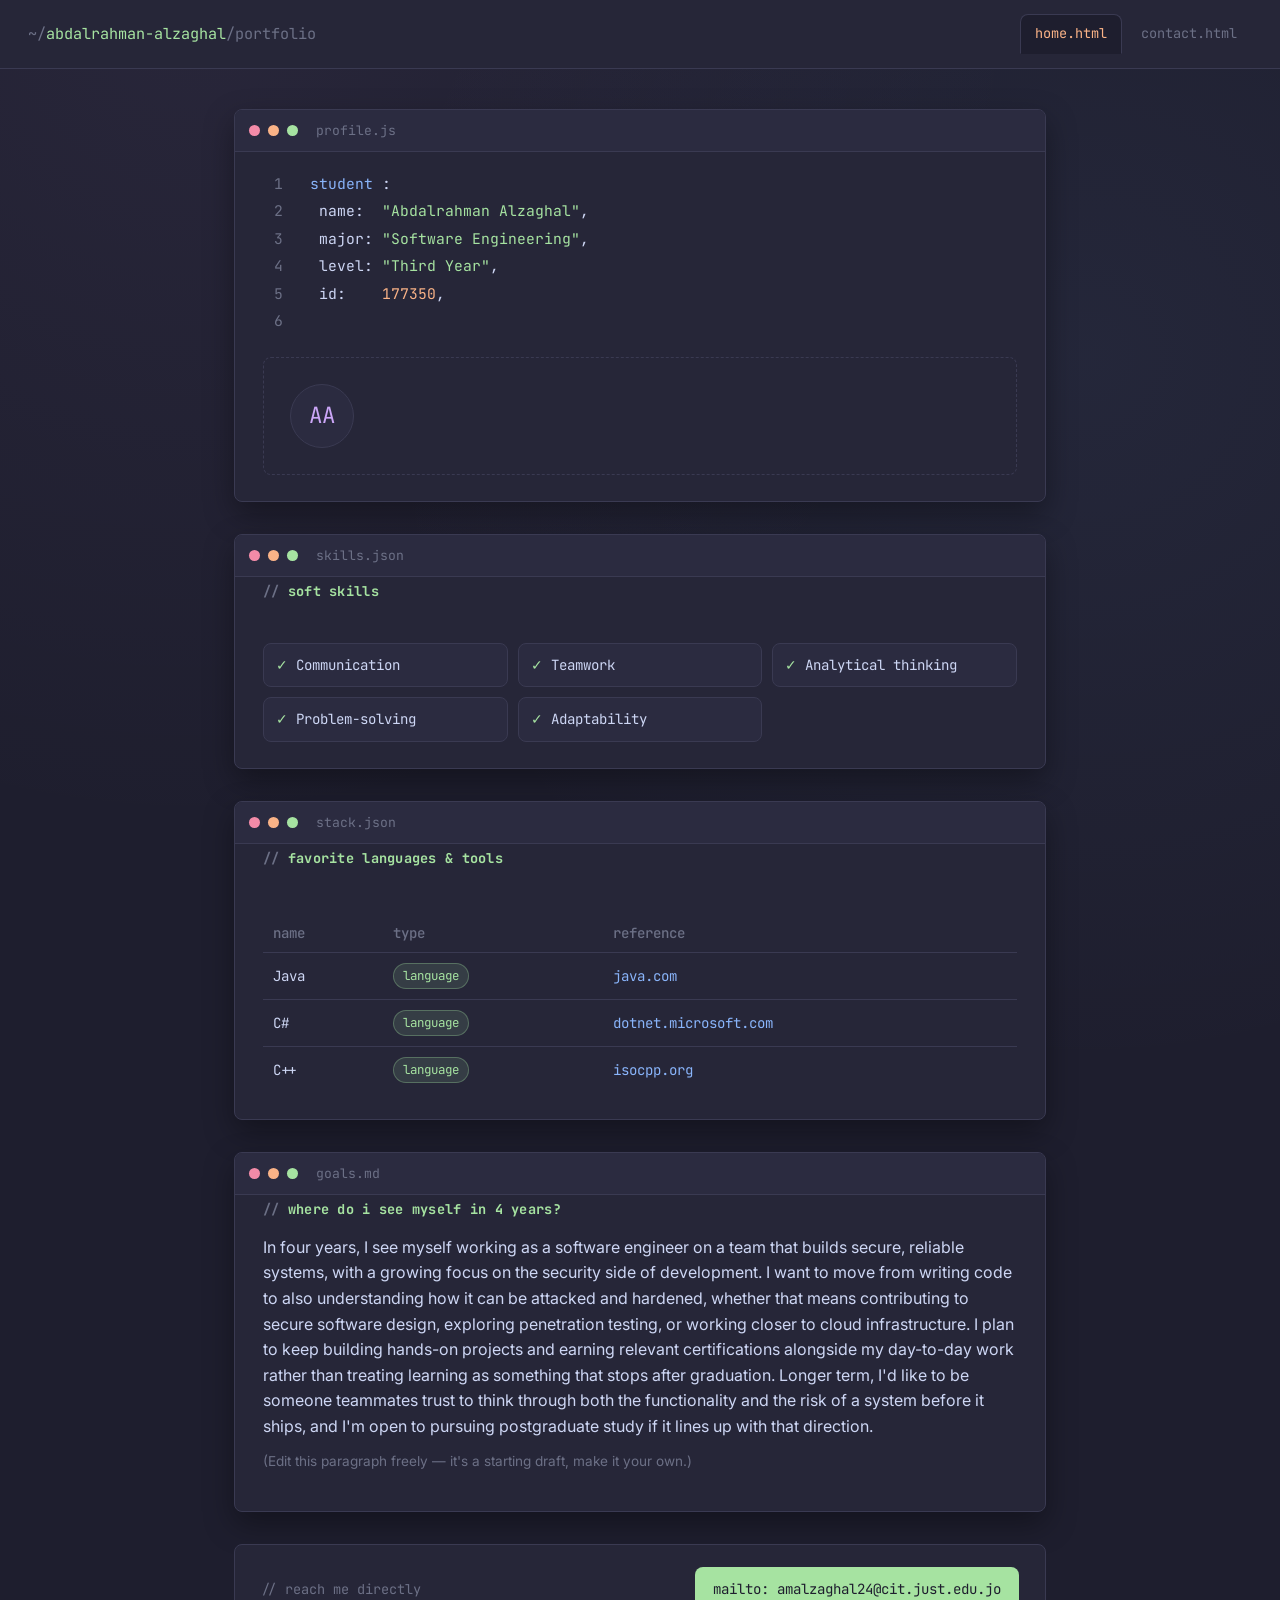
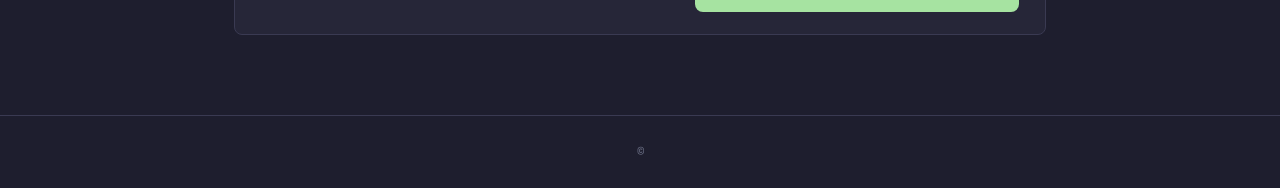
==== index.html @ 5e2fd2f5 "Add files via upload" ====
<!DOCTYPE html>
<html lang="en">
<head>
  <meta charset="UTF-8">
  <meta name="viewport" content="width=device-width, initial-scale=1.0">
  <title>177350 — Abdalrahman Alzaghal | Portfolio</title>
  <link rel="preconnect" href="https://fonts.googleapis.com">
  <link href="https://fonts.googleapis.com/css2?family=JetBrains+Mono:wght@400;500;600&family=Inter:wght@400;500;600&display=swap" rel="stylesheet">
  <link rel="stylesheet" href="style.css">
</head>
<body>

  <nav class="menubar">
    <div class="menubar-brand">~/<span>abdalrahman-alzaghal</span>/portfolio</div>
    <ul class="menu-tabs">
      <li><a href="index.html" class="active">home.html</a></li>
      <li><a href="contact.html">contact.html</a></li>
    </ul>
  </nav>

  <main>

    <!-- ============ PROFILE ============ -->
    <section class="editor-window" id="profile">
      <div class="window-chrome">
        <span class="dot red"></span><span class="dot yellow"></span><span class="dot green"></span>
        <span class="filename">profile.js</span>
      </div>
      <div class="code-block">
        <div class="line"><span class="ln">1</span><span class="code"><span class="kw"></span> <span class="var">student</span> : </span></div>
        <div class="line"><span class="ln">2</span><span class="code">&nbsp;&nbsp;name:&nbsp;&nbsp;<span class="str">"Abdalrahman Alzaghal"</span>,</span></div>
        <div class="line"><span class="ln">3</span><span class="code">&nbsp;&nbsp;major:&nbsp;<span class="str">"Software Engineering"</span>,</span></div>
        <div class="line"><span class="ln">4</span><span class="code">&nbsp;&nbsp;level:&nbsp;<span class="str">"Third Year"</span>,</span></div>
        <div class="line"><span class="ln">5</span><span class="code">&nbsp;&nbsp;id:&nbsp;&nbsp;&nbsp;&nbsp;<span class="num">177350</span>,</span></div>
        <div class="line"><span class="ln">6</span><span class="code"></span></div>
      </div>

      <!--
        TODO: Add your photo.
        1) Put an image file (e.g. photo.jpg) in this same folder.
        2) Replace the .photo-slot div below with:
           <img src="photo.jpg" alt="Photo of Abdalrahman Alzaghal" style="width:120px;height:120px;border-radius:50%;object-fit:cover;border:1px solid var(--border);">
      -->
      <div class="photo-slot">
        <div class="avatar-fallback">AA</div>
        <span></span>
      </div>
    </section>

    <!-- ============ SKILLS ============ -->
    <section class="editor-window" id="skills">
      <div class="window-chrome">
        <span class="dot red"></span><span class="dot yellow"></span><span class="dot green"></span>
        <span class="filename">skills.json</span>
      </div>
      <div class="window-prose">
        <h3>soft skills</h3>
      </div>
      <ul class="skills-list">
        <li>Communication</li>
        <li>Teamwork</li>
        <li>Analytical thinking</li>
        <li>Problem-solving</li>
        <li>Adaptability</li>
      </ul>
    </section>

    <!-- ============ STACK / TOOLS TABLE ============ -->
    <section class="editor-window" id="stack">
      <div class="window-chrome">
        <span class="dot red"></span><span class="dot yellow"></span><span class="dot green"></span>
        <span class="filename">stack.json</span>
      </div>
      <div class="window-prose">
        <h3>favorite languages &amp; tools</h3>
      </div>
      <div class="stack-table-wrap">
        <table class="stack-table">
          <thead>
            <tr>
              <th>Name</th>
              <th>Type</th>
              <th>Reference</th>
            </tr>
          </thead>
          <tbody>
            <tr>
              <td>Java</td>
              <td><span class="pill">language</span></td>
              <td><a href="https://www.java.com" target="_blank" rel="noopener">java.com</a></td>
            </tr>
            <tr>
              <td>C#</td>
              <td><span class="pill">language</span></td>
              <td><a href="https://dotnet.microsoft.com/en-us/languages/csharp" target="_blank" rel="noopener">dotnet.microsoft.com</a></td>
            </tr>
            <tr>
              <td>C++</td>
              <td><span class="pill">language</span></td>
              <td><a href="https://isocpp.org" target="_blank" rel="noopener">isocpp.org</a></td>
            </tr>
          </tbody>
        </table>
      </div>
    </section>

    <!-- ============ GOALS ============ -->
    <section class="editor-window" id="goals">
      <div class="window-chrome">
        <span class="dot red"></span><span class="dot yellow"></span><span class="dot green"></span>
        <span class="filename">goals.md</span>
      </div>
      <div class="window-prose">
        <h3>where do I see myself in 4 years?</h3>
        <p>
          In four years, I see myself working as a software engineer on a team that builds
          secure, reliable systems, with a growing focus on the security side of development.
          I want to move from writing code to also understanding how it can be attacked and
          hardened, whether that means contributing to secure software design, exploring
          penetration testing, or working closer to cloud infrastructure. I plan to keep
          building hands-on projects and earning relevant certifications alongside my day-to-day
          work rather than treating learning as something that stops after graduation. Longer
          term, I'd like to be someone teammates trust to think through both the functionality
          and the risk of a system before it ships, and I'm open to pursuing postgraduate study
          if it lines up with that direction.
        </p>
        <p style="color:var(--text-dim); font-size:0.85rem;">
          (Edit this paragraph freely — it's a starting draft, make it your own.)
        </p>
      </div>
    </section>

    <!-- ============ MAILTO CTA ============ -->
    <section class="mail-cta">
      <p>// reach me directly</p>
      <a class="btn" href="mailto:amalzaghal24@cit.just.edu.jo">mailto: amalzaghal24@cit.just.edu.jo</a>
    </section>

  </main>

  <footer>
    &copy; 
  </footer>

</body>
</html>
---- style.css ----
/* ===========================================================
   Portfolio — "Editor" theme
   Palette pulled from a syntax-highlighted dark editor, not a
   single accent colour: purple keywords, green strings, blue
   functions, peach numbers, red errors/required-fields.
   =========================================================== */

:root {
  --bg: #1e1e2e;
  --bg-panel: #262638;
  --bg-panel-alt: #2b2b40;
  --border: #3a3a52;
  --text: #cdd6f4;
  --text-dim: #6c7086;
  --purple: #cba6f7;
  --green: #a6e3a1;
  --blue: #89b4fa;
  --peach: #fab387;
  --red: #f38ba8;

  --font-mono: 'JetBrains Mono', 'Fira Code', Consolas, monospace;
  --font-sans: 'Inter', -apple-system, BlinkMacSystemFont, 'Segoe UI', sans-serif;

  --radius: 8px;
}

* { box-sizing: border-box; }

html { scroll-behavior: smooth; }

body {
  margin: 0;
  background: var(--bg);
  background-image:
    radial-gradient(circle at 15% 0%, rgba(203,166,247,0.06), transparent 40%),
    radial-gradient(circle at 85% 20%, rgba(137,180,250,0.06), transparent 40%);
  color: var(--text);
  font-family: var(--font-sans);
  line-height: 1.6;
}

a { color: var(--blue); text-decoration: none; }
a:hover { text-decoration: underline; }
a:focus-visible,
button:focus-visible,
input:focus-visible,
textarea:focus-visible {
  outline: 2px solid var(--peach);
  outline-offset: 2px;
}

/* ---------------- Menu bar ---------------- */

.menubar {
  display: flex;
  align-items: center;
  justify-content: space-between;
  flex-wrap: wrap;
  gap: 12px;
  padding: 14px 28px;
  background: var(--bg-panel);
  border-bottom: 1px solid var(--border);
  position: sticky;
  top: 0;
  z-index: 10;
}

.menubar-brand {
  font-family: var(--font-mono);
  color: var(--text-dim);
  font-size: 0.95rem;
}

.menubar-brand span { color: var(--green); }

.menu-tabs {
  list-style: none;
  display: flex;
  gap: 4px;
  margin: 0;
  padding: 0;
}

.menu-tabs a {
  display: inline-block;
  font-family: var(--font-mono);
  font-size: 0.85rem;
  color: var(--text-dim);
  padding: 8px 14px;
  border-radius: var(--radius) var(--radius) 0 0;
  border: 1px solid transparent;
}

.menu-tabs a:hover {
  color: var(--text);
  text-decoration: none;
}

.menu-tabs a.active {
  color: var(--peach);
  background: var(--bg);
  border-color: var(--border);
  border-bottom-color: var(--bg);
}

/* ---------------- Layout ---------------- */

main {
  max-width: 860px;
  margin: 0 auto;
  padding: 40px 24px 80px;
  display: flex;
  flex-direction: column;
  gap: 32px;
}

/* ---------------- Editor window card ---------------- */

.editor-window {
  background: var(--bg-panel);
  border: 1px solid var(--border);
  border-radius: var(--radius);
  overflow: hidden;
  box-shadow: 0 12px 30px rgba(0,0,0,0.35);
}

.window-chrome {
  display: flex;
  align-items: center;
  gap: 8px;
  padding: 10px 14px;
  background: var(--bg-panel-alt);
  border-bottom: 1px solid var(--border);
}

.dot { width: 11px; height: 11px; border-radius: 50%; display: inline-block; }
.dot.red { background: var(--red); }
.dot.yellow { background: var(--peach); }
.dot.green { background: var(--green); }

.filename {
  margin-left: 10px;
  font-family: var(--font-mono);
  font-size: 0.82rem;
  color: var(--text-dim);
}

.code-block {
  padding: 18px 0;
  font-family: var(--font-mono);
  font-size: 0.92rem;
  overflow-x: auto;
}

.line { display: flex; padding: 2px 20px; white-space: pre; }
.line:hover { background: rgba(255,255,255,0.03); }

.ln {
  color: var(--text-dim);
  width: 28px;
  flex-shrink: 0;
  user-select: none;
  text-align: right;
  margin-right: 18px;
}

.kw { color: var(--purple); }
.var { color: var(--blue); }
.str { color: var(--green); }
.num { color: var(--peach); }
.cmt { color: var(--text-dim); font-style: italic; }
.fn { color: var(--blue); }

/* prose that sits inside a window, below the code block */
.window-prose {
  padding: 4px 28px 26px;
  font-family: var(--font-sans);
  color: var(--text);
}

.window-prose p { margin: 0 0 12px; }
.window-prose h3 {
  font-family: var(--font-mono);
  color: var(--green);
  font-size: 0.85rem;
  text-transform: lowercase;
  letter-spacing: 0.02em;
  margin: 0 0 14px;
}
.window-prose h3::before { content: "// "; color: var(--text-dim); }

/* ---------------- Skills list ---------------- */

.skills-list {
  list-style: none;
  margin: 0;
  padding: 0 28px 26px;
  display: grid;
  grid-template-columns: repeat(auto-fill, minmax(190px, 1fr));
  gap: 10px;
}

.skills-list li {
  font-family: var(--font-mono);
  font-size: 0.88rem;
  background: var(--bg-panel-alt);
  border: 1px solid var(--border);
  border-radius: var(--radius);
  padding: 10px 12px;
}

.skills-list li::before { content: "✓ "; color: var(--green); }

/* ---------------- Stack table ---------------- */

.stack-table-wrap { padding: 4px 28px 26px; overflow-x: auto; }

table.stack-table {
  width: 100%;
  border-collapse: collapse;
  font-family: var(--font-mono);
  font-size: 0.88rem;
}

table.stack-table th {
  text-align: left;
  color: var(--text-dim);
  font-weight: 500;
  padding: 8px 10px;
  border-bottom: 1px solid var(--border);
  text-transform: lowercase;
}

table.stack-table td {
  padding: 10px 10px;
  border-bottom: 1px solid var(--border);
}

table.stack-table tr:last-child td { border-bottom: none; }

.pill {
  display: inline-block;
  padding: 2px 9px;
  border-radius: 999px;
  font-size: 0.78rem;
  background: rgba(166,227,161,0.12);
  color: var(--green);
  border: 1px solid rgba(166,227,161,0.3);
}

/* ---------------- Photo placeholder ---------------- */

.photo-slot {
  margin: 4px 28px 26px;
  border: 1px dashed var(--border);
  border-radius: var(--radius);
  padding: 26px;
  display: flex;
  align-items: center;
  gap: 16px;
  color: var(--text-dim);
  font-family: var(--font-mono);
  font-size: 0.85rem;
}

.photo-slot .avatar-fallback {
  width: 64px;
  height: 64px;
  flex-shrink: 0;
  border-radius: 50%;
  background: var(--bg-panel-alt);
  border: 1px solid var(--border);
  display: flex;
  align-items: center;
  justify-content: center;
  color: var(--purple);
  font-size: 1.4rem;
}

/* ---------------- mailto CTA ---------------- */

.mail-cta {
  display: flex;
  flex-wrap: wrap;
  align-items: center;
  justify-content: space-between;
  gap: 14px;
  padding: 22px 26px;
  background: var(--bg-panel);
  border: 1px solid var(--border);
  border-radius: var(--radius);
}

.mail-cta p { margin: 0; color: var(--text-dim); font-family: var(--font-mono); font-size: 0.85rem; }

.btn {
  display: inline-flex;
  align-items: center;
  gap: 8px;
  font-family: var(--font-mono);
  font-size: 0.88rem;
  color: var(--bg);
  background: var(--green);
  padding: 11px 18px;
  border-radius: var(--radius);
  border: none;
  cursor: pointer;
  transition: transform 0.12s ease, box-shadow 0.12s ease;
}

.btn:hover {
  transform: translateY(-1px);
  box-shadow: 0 6px 18px rgba(166,227,161,0.25);
  text-decoration: none;
}

.btn.secondary {
  background: transparent;
  color: var(--blue);
  border: 1px solid var(--border);
}

/* ---------------- Footer ---------------- */

footer {
  text-align: center;
  padding: 26px;
  color: var(--text-dim);
  font-family: var(--font-mono);
  font-size: 0.78rem;
  border-top: 1px solid var(--border);
}

/* ---------------- Contact form ---------------- */

form.contact-form {
  padding: 22px 28px 28px;
  display: flex;
  flex-direction: column;
  gap: 16px;
}

.field { display: flex; flex-direction: column; gap: 6px; }

.field label {
  font-family: var(--font-mono);
  font-size: 0.8rem;
  color: var(--text-dim);
}

.field label .req { color: var(--red); }

.field input,
.field select,
.field textarea {
  background: var(--bg);
  border: 1px solid var(--border);
  border-radius: var(--radius);
  color: var(--text);
  font-family: var(--font-sans);
  font-size: 0.95rem;
  padding: 10px 12px;
}

.field textarea { resize: vertical; min-height: 110px; }

.field input.invalid,
.field select.invalid,
.field textarea.invalid {
  border-color: var(--red);
}

.field-error {
  color: var(--red);
  font-size: 0.78rem;
  font-family: var(--font-mono);
  min-height: 1em;
}

.form-actions { display: flex; gap: 12px; align-items: center; }

/* ---------------- Responsive ---------------- */

@media (max-width: 600px) {
  main { padding: 24px 14px 60px; }
  .line { padding: 2px 12px; }
  .code-block { font-size: 0.82rem; }
  .mail-cta { flex-direction: column; align-items: flex-start; }
}

@media (prefers-reduced-motion: reduce) {
  html { scroll-behavior: auto; }
  .btn { transition: none; }
}
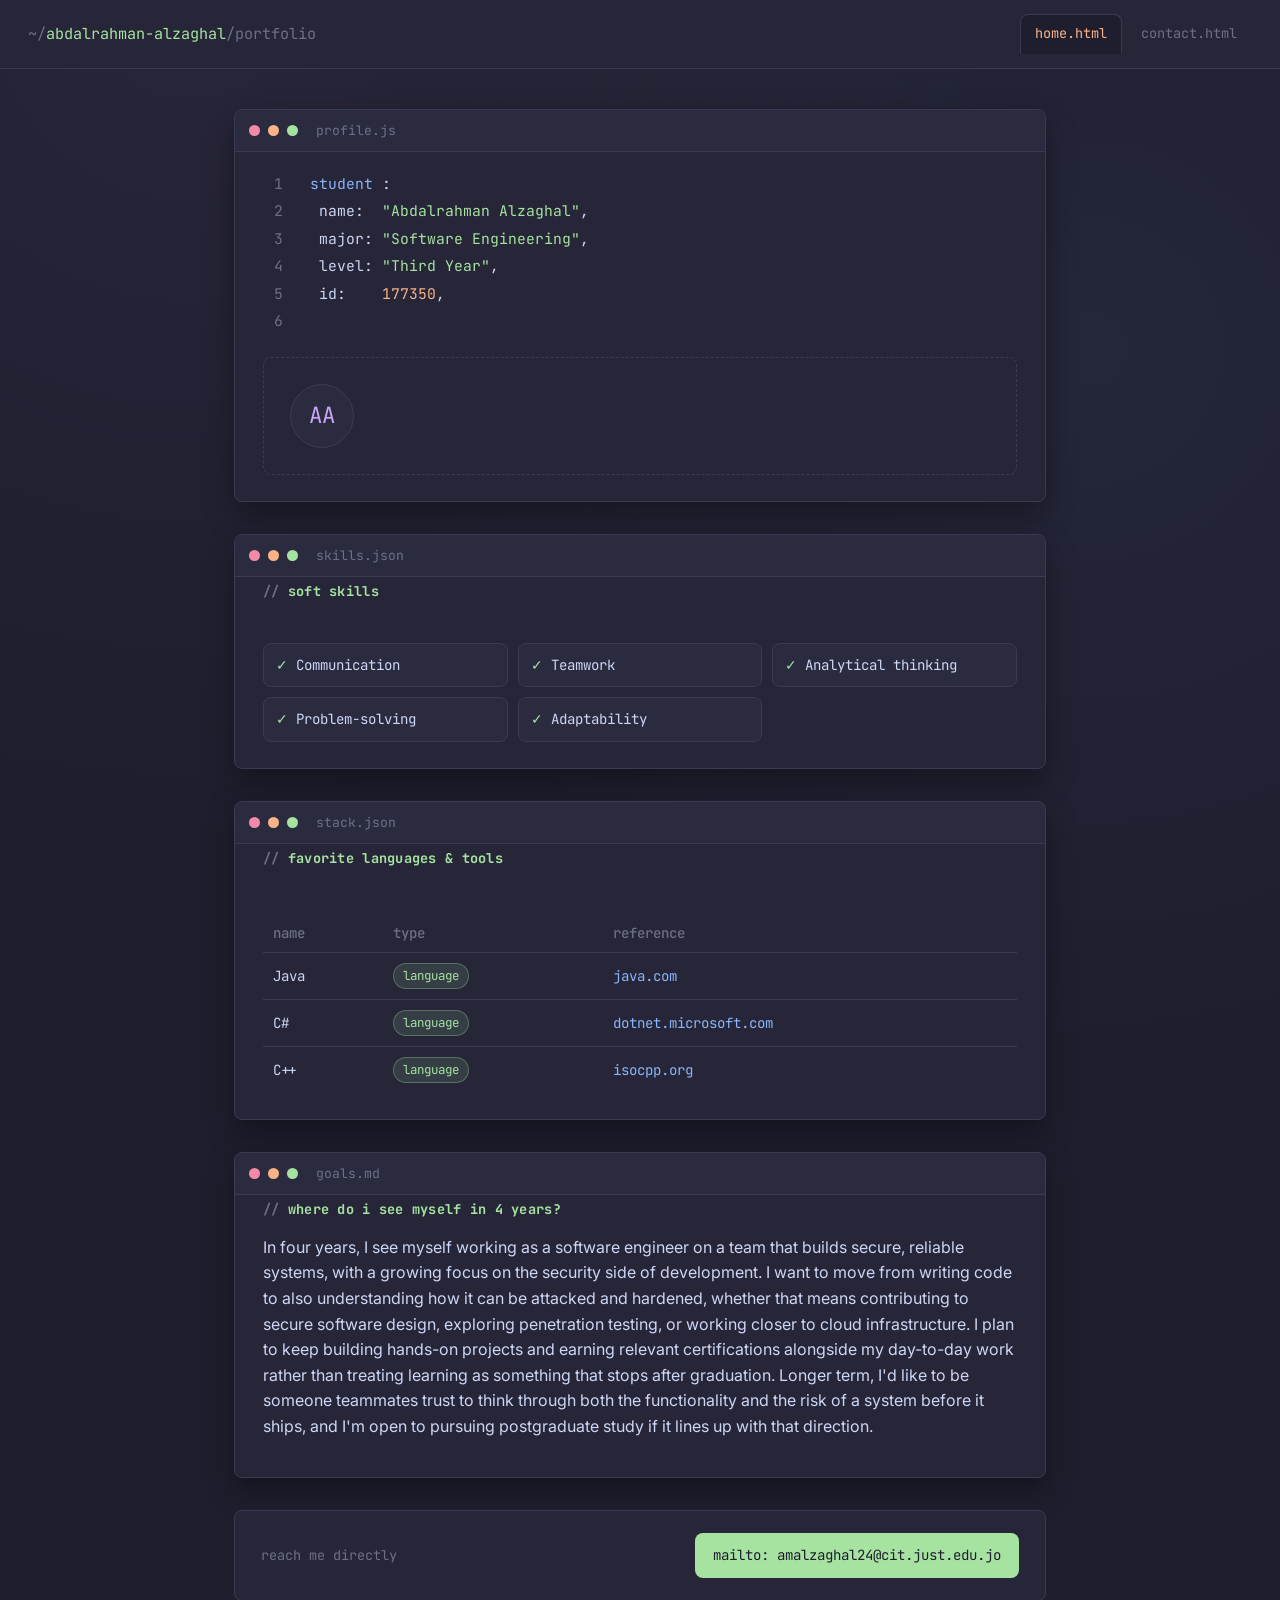
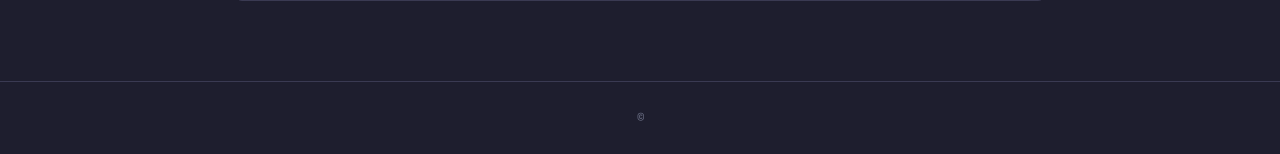
==== commit 0a637ad5: "Remove placeholder text and update contact message" ====
--- a/index.html
+++ b/index.html
@@ -125,14 +125,14 @@
           if it lines up with that direction.
         </p>
         <p style="color:var(--text-dim); font-size:0.85rem;">
-          (Edit this paragraph freely — it's a starting draft, make it your own.)
+         
         </p>
       </div>
     </section>
 
     <!-- ============ MAILTO CTA ============ -->
     <section class="mail-cta">
-      <p>// reach me directly</p>
+      <p>reach me directly</p>
       <a class="btn" href="mailto:amalzaghal24@cit.just.edu.jo">mailto: amalzaghal24@cit.just.edu.jo</a>
     </section>
 
